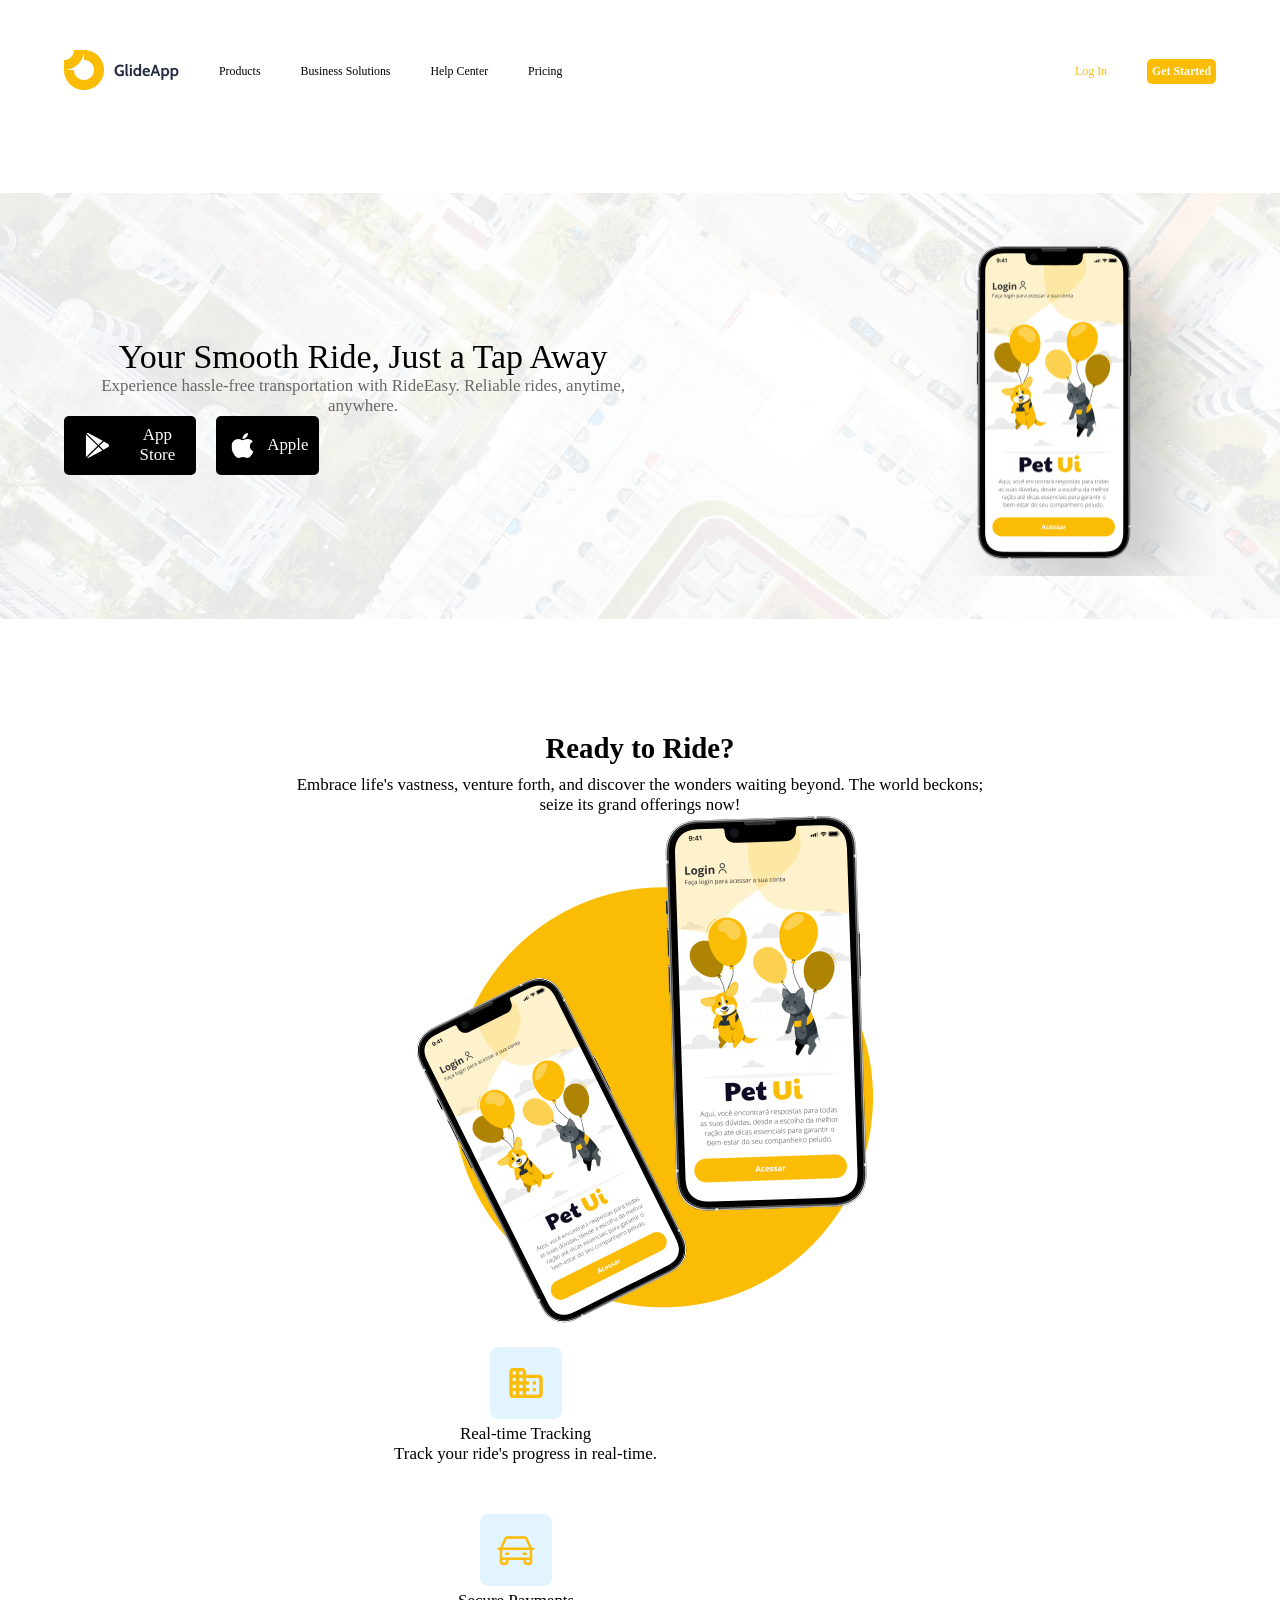
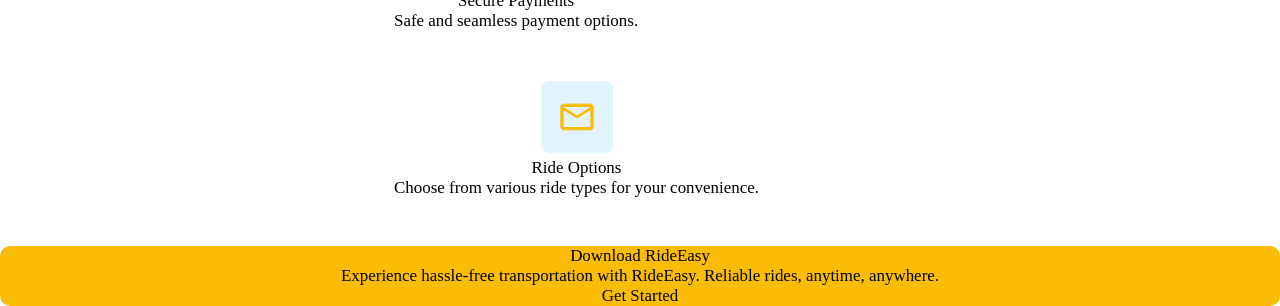
==== dev-web-1/atv.taxi]/taxi/index.html @ a811ce2a "Add files via upload" ====
<!DOCTYPE html>
<html lang="en">
<head>
    <meta charset="UTF-8">
    <meta name="viewport" content="width=device-width, initial-scale=1.0">
    <title>Taxi</title>
    <link rel="stylesheet" href="css/reset.css">
    <link rel="stylesheet" href="css/style.css">
</head>
<body>
    <header>
        <nav>
            
            <ul>
                <li><a href="index.html"><img src="images/logo-glide-app.png" alt="logo-glide-app"></a></li>
                <li><a href="#">Products</a></li>
                <li><a href="#">Business Solutions</a></li>
                <li><a href="#">Help Center</a></li>
                <li><a href="#">Pricing</a></li>
            </ul>
            <ul>
                <li class="log"><a href="#" >Log In</a></li>
                <li class="button"><a href="#" >Get Started</a></li>
            </ul>
        </nav>
        
    </header>
    <main>
        <section class="banner">
            <div class="text">
                <h2>
                    Your Smooth Ride, Just a Tap Away
                </h2>
        
            <p>
                Experience hassle-free transportation with RideEasy. Reliable rides, anytime, anywhere.
            </p>
            <p class="buttons">
                <a href="#">
                    <img src="images/icon-button-google.svg" alt="googleplay">
                    <span>
                        App Store
                    </span>
                </a>
                <a href="#">
                    <img src="images/icon-apple-ios.svg" alt="apple">
                    <span>
                        Apple
                    </span>
                </a>
            </p>
             </div>
             <div class="image">
                <img src="images/iphone-pet-ui.png" alt="iphone">
             </div>
        </section>
        <section class="ready">
            <h2>
                Ready to Ride?
            </h2>
            <p>
                Embrace life's vastness, venture forth, and discover the wonders waiting beyond. The world beckons; seize its grand offerings now!
            </p>
            <div class="imagem">
                <img src="images/smartphones-pet-uis.png" alt="imagem do aplicativo">
            </div>
            <div class="lista">
                <ul>
                    <li>
                        <img src="images/icon-back-blue-building.svg" alt="img">
                        <h3>
                            Real-time Tracking
                        </h3>
                        <p>
                            Track your ride's progress in real-time.
                        </p>
                    </li>
                    <li>
                        <img src="images/icon-back-blue-car.svg" alt="img">
                        <h3>
                            Secure Payments
                        </h3>
                        <p>
                            Safe and seamless payment options.
                        </p>
                    </li>
                    <li>
                        <img src="images/icon-back-blue-letter.svg" alt="img">
                        <h3>
                            Ride Options
                        </h3>
                        <p>
                            Choose from various ride types for your convenience.
                        </p>
                    </li>
                </ul>

            </div>

        </section>
        <section class="download">
            <h2>
                Download RideEasy
            </h2>
            <p>
                Experience hassle-free transportation with RideEasy. Reliable rides, anytime, anywhere.
            </p>
            <p>
                <button>
                    Get Started
                </button>
            </p>
        </section>
    </main>
    
</body>
</html>
---- dev-web-1/atv.taxi]/taxi/css/style.css ----
html {
  font-size: clamp(1rem, calc(0.5rem + 0.7vw), 4.0rem);
  text-align: center;
}
header{
  padding: 5vw 0 0 0;
}
header nav ul li{
  margin: 10px 0;
}
header nav ul li.log{
  color: #FBBC05;
}
header nav li.button{
  background-color: #FBBC05;
  color: white;
  display: inline-block;
  padding: 5px;
  border-radius: 5px;
  font-weight: 600;
}
.banner{
  background: url(../images/background-banner.png) no-repeat;
  background-size:100% auto;
  padding: 3vw 5vw;
  margin: 5vw 0 5vw 0;
}
.banner div.image {
  display: none;
}
.banner h2{
  font-size: 2rem;
}
.banner p{
  color: rgb(104,104,104);

}
.banner p a{
  background: black;
  display: flex;
  align-items: center;
  border-radius: 5px;
  padding: 4px 10px;
  gap: 8px;
}
.banner p.buttons{
  display: flex;
  color: white;
  gap: 20px;
}
.banner p.buttons img{
  height: 50%;
}
.ready div.imagem{
  display: none;
}
.ready {
  text-align: center;
  padding: 3vw 5vw;
}
.ready h2{
  font-size: 1.7rem;
  font-weight: 700;
  padding: 10px 0 10px 0;
}
.ready div.lista ul li{
  margin: 20px 0 20px 0;
}
.ready div.lista ul li {
  margin: 10px 10px 10px 10px;
}
.download{
  background:#FBBC05;
  border-radius: 10px;
  
}











@media only screen and (min-width: 600px){
  header nav{
    display: flex;
    justify-content: space-between;
  }
  header nav ul{
    display: flex;
    align-items: center;
    gap: 40px;
  }
  header{
    padding: 2vw 5vw 2vw 5vw;
    font-size: 0.7rem;
    margin: 14px 0 0 0;
  }
  .banner{
    display: flex;
    align-items: center;
  }
  .banner div.image{
    display: block;
    text-align: right;
  }
  .banner img{
    width: 50%;
  }
  .ready div.imagem{
    display: block;
  }
  .ready > p{
    padding: 0 20% 0 20%;
  }
  .ready > div{
    display: flex;
    justify-content: center;
    gap: 30px;
  }
  .ready div.lista ul{
    display: flex;
    flex-wrap: wrap;
    gap: 30px;
    width: 40vw;
  }





}
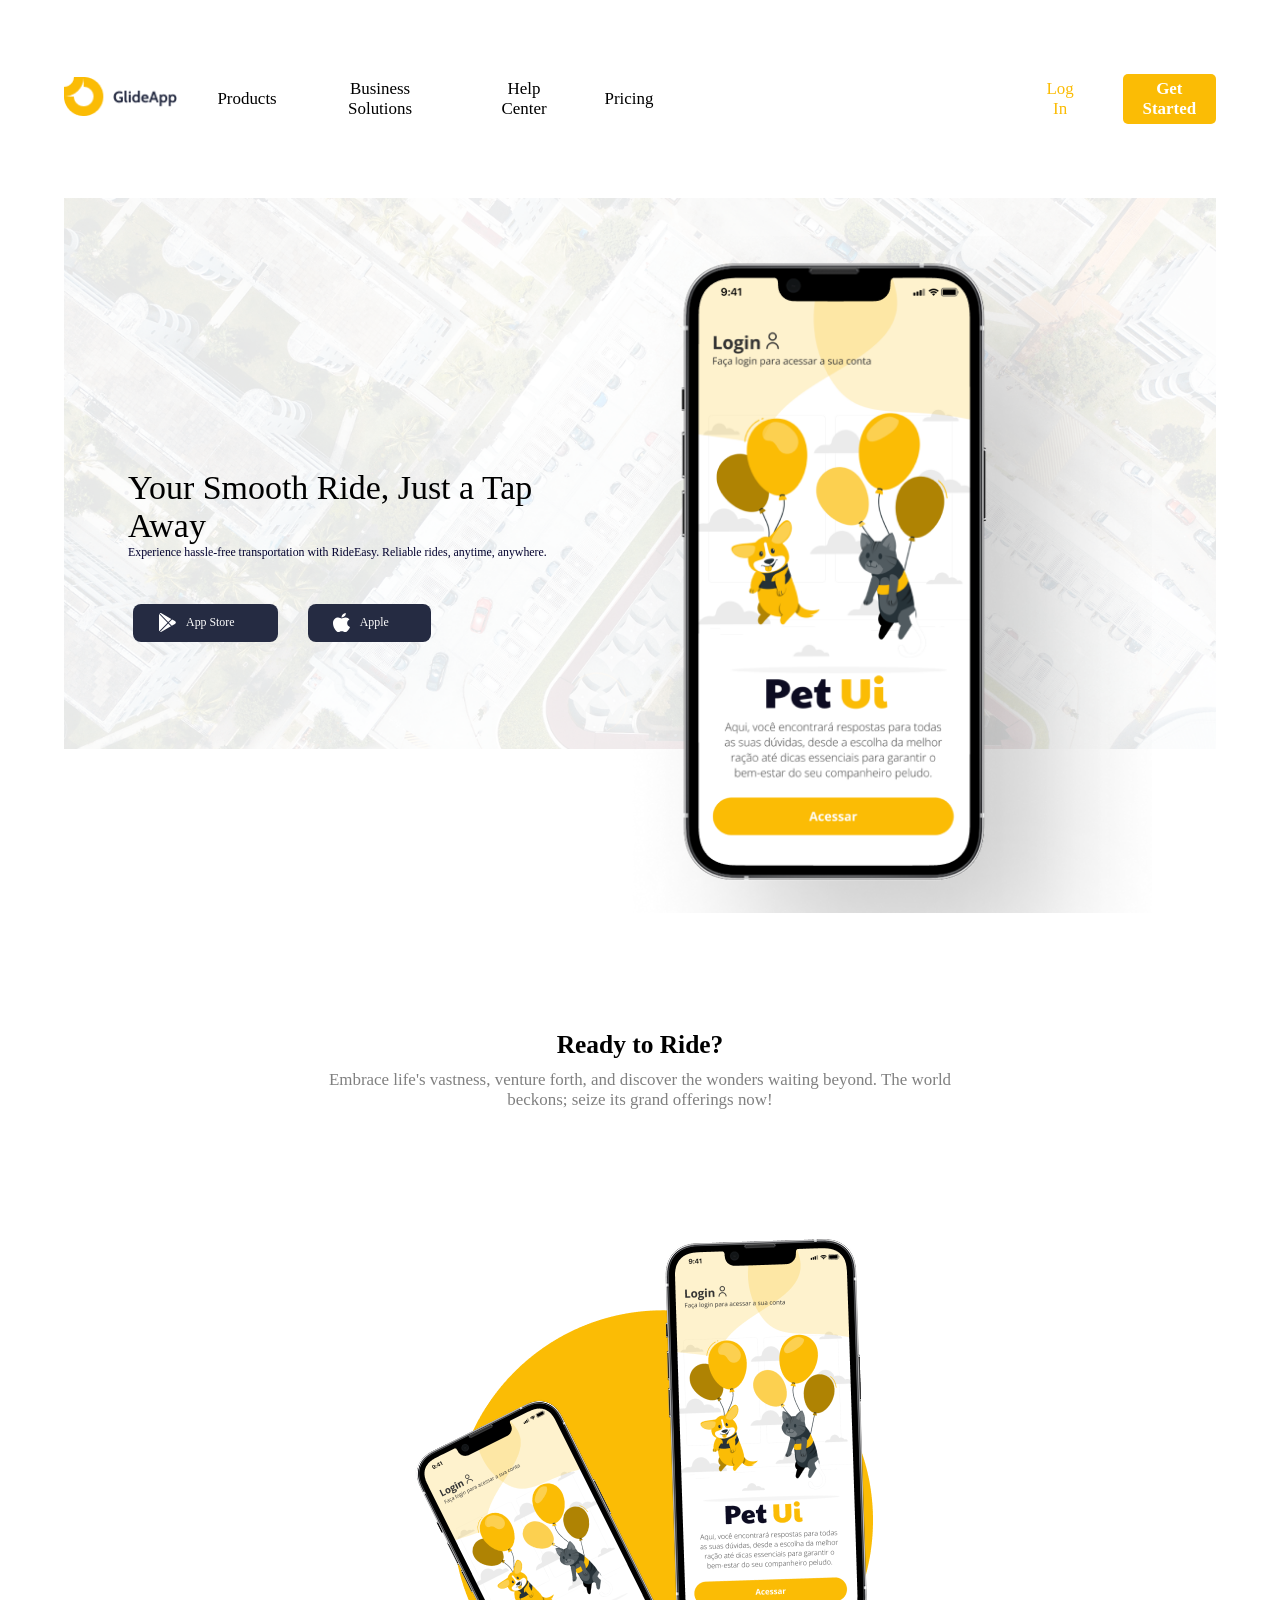
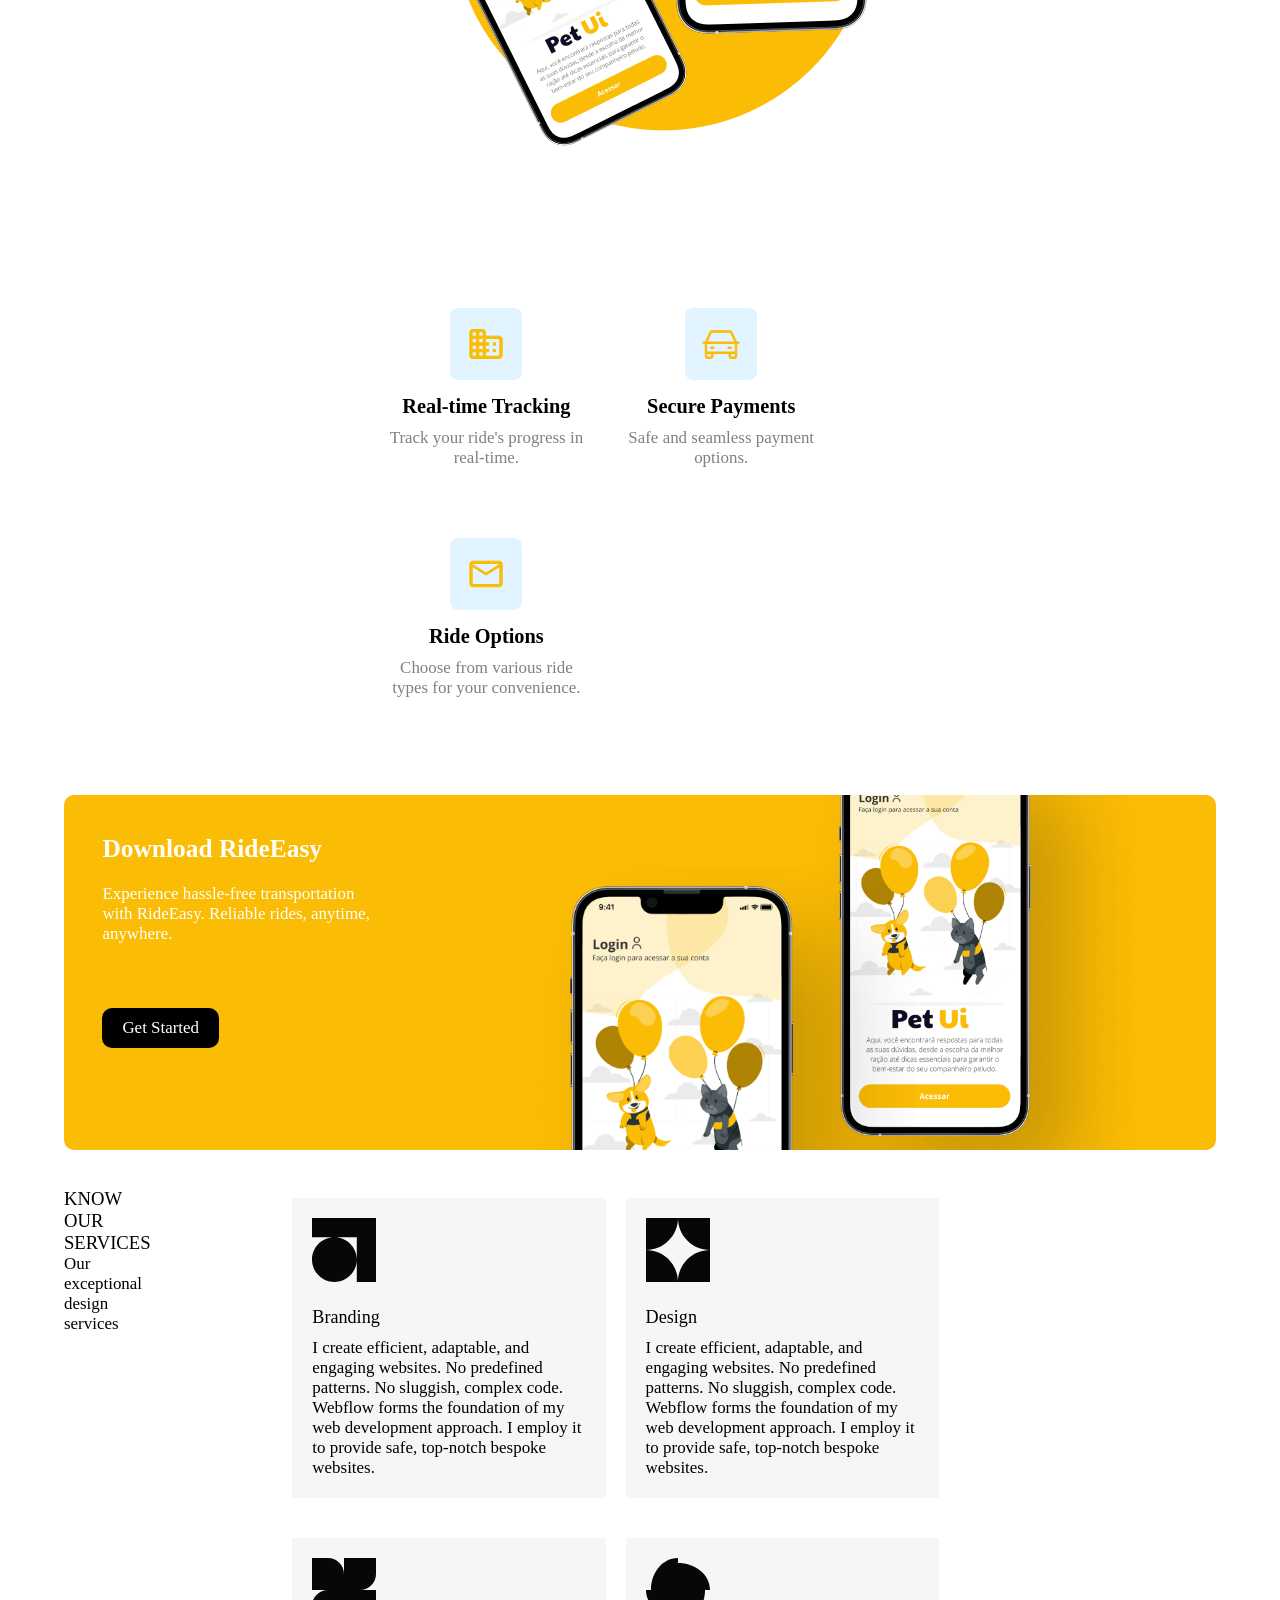
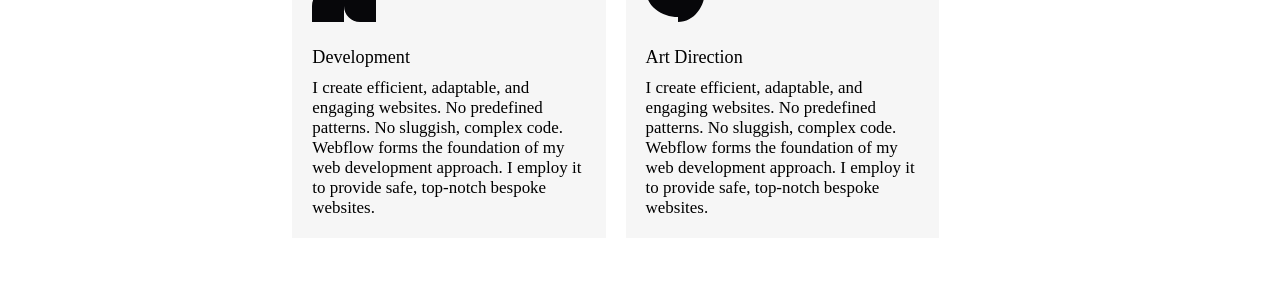
==== commit a1a3a543: "23/9" ====
--- a/dev-web-1/atv.taxi]/taxi/index.html
+++ b/dev-web-1/atv.taxi]/taxi/index.html
@@ -111,6 +111,59 @@
                 </button>
             </p>
         </section>
+        <section class="services">
+            <div class="text">
+                <h2>
+                    KNOW OUR
+                    SERVICES
+                </h2>
+                <p>
+                    Our exceptional design services
+                </p>
+            </div>
+            <div>
+                <ul>
+                    <li>
+                        <img src="images/icon-brading.svg" alt="brading">
+                        <h3>
+                            Branding
+                        </h3>
+                        <p>
+                            I create efficient, adaptable, and engaging websites. No predefined patterns. No sluggish, complex code. Webflow forms the foundation of my web development approach. I employ it to provide safe, top-notch bespoke websites.
+                        </p>
+                    </li>
+                    <li>
+                        <img src="images/icon-design.svg" alt="design">
+                        <h3>
+                            Design
+                        </h3>
+                        <p>
+                            I create efficient, adaptable, and engaging websites. No predefined patterns. No sluggish, complex code. Webflow forms the foundation of my web development approach. I employ it to provide safe, top-notch bespoke websites.
+                        </p>
+                    </li>
+                    <li>
+                        <img src="images/icon-development.svg" alt="development">
+                        <h3>
+                            Development
+                        </h3>
+                        <p>
+                            I create efficient, adaptable, and engaging websites. No predefined patterns. No sluggish, complex code. Webflow forms the foundation of my web development approach. I employ it to provide safe, top-notch bespoke websites.
+                        </p>
+                    </li>
+                    <li>
+                        <img src="images/icon-art.svg" alt="direction">
+                        <h3>
+                            Art Direction
+                        </h3>
+                        <p>
+                            I create efficient, adaptable, and engaging websites. No predefined patterns. No sluggish, complex code. Webflow forms the foundation of my web development approach. I employ it to provide safe, top-notch bespoke websites.
+                        </p>
+
+                    </li>
+                </ul>
+            </div>
+
+        </section>
     </main>
     
 </body>
--- a/dev-web-1/atv.taxi]/taxi/css/style.css
+++ b/dev-web-1/atv.taxi]/taxi/css/style.css
@@ -1,9 +1,9 @@
 html {
-  font-size: clamp(1rem, calc(0.5rem + 0.7vw), 4.0rem);
-  text-align: center;
+  font-size: clamp(1rem, calc(0.5rem + 0.7vw), 4rem);
 }
 header{
   padding: 5vw 0 0 0;
+  text-align: center;
 }
 header nav ul li{
   margin: 10px 0;
@@ -21,32 +21,36 @@
 }
 .banner{
   background: url(../images/background-banner.png) no-repeat;
-  background-size:100% auto;
-  padding: 3vw 5vw;
+  background-size: auto 100%;
+  padding: 3vw 5vw 3vw 5vw;
   margin: 5vw 0 5vw 0;
 }
-.banner div.image {
+.banner div.img{
   display: none;
 }
-.banner h2{
+.banner div h2{
   font-size: 2rem;
-}
+} 
 .banner p{
-  color: rgb(104,104,104);
-
+  color: rgb(2, 1, 46);
+  font-size: 0.7rem;
 }
 .banner p a{
-  background: black;
+  background-color: #252B42;
   display: flex;
+  gap: 10px;
   align-items: center;
-  border-radius: 5px;
-  padding: 4px 10px;
-  gap: 8px;
+  margin: 3vw 0 ;
+  padding: 0 2vw;
+  border-radius: 8px;
+
 }
 .banner p.buttons{
   display: flex;
   color: white;
-  gap: 20px;
+  padding: 5px;
+  gap: 30px;
+  text-align: center;
 }
 .banner p.buttons img{
   height: 50%;
@@ -54,41 +58,75 @@
 .ready div.imagem{
   display: none;
 }
-.ready {
+.ready{
   text-align: center;
-  padding: 3vw 5vw;
+  padding: 3vw 5vw 3vw 5vw;
 }
 .ready h2{
-  font-size: 1.7rem;
+  font-size: 1.5rem;
   font-weight: 700;
-  padding: 10px 0 10px 0;
-}
-.ready div.lista ul li{
-  margin: 20px 0 20px 0;
-}
-.ready div.lista ul li {
-  margin: 10px 10px 10px 10px;
+  padding: 10px 0;
+}
+.ready div ul li{
+  margin: 20px 0;
+}
+.ready h3{
+  font-size: 1.2rem;
+  font-weight: 700;
+  padding: 10px 0;
+}
+.ready p{
+  color: gray;
 }
 .download{
-  background:#FBBC05;
+  background: #FBBC05;
+  margin: 3vw 5vw ;
+  padding: 10px;
   border-radius: 10px;
-  
-}
-
-
-
-
-
-
-
-
-
-
+  color: white;
+}
+.download h2{
+  font-size: 1.5rem;
+  font-weight: 700;
+  padding: 0 0 20px 0;
+}
+.download h2{
+  font-size: 1.5rem;
+}
+.download button{
+  background: black;
+  padding: 10px 20px;
+  border-radius: 10px;
+}
+.services{
+  margin: 3vw 5vw 3vw 5vw;
+}
+.services h2{
+  font-size: 1.1rem;
+
+}
+.services div.text{
+  margin: 0 0 20px 0;
+}
+.services ul li{
+  background: #f6f6f6;
+  padding: 20px 20px 20px 20px;
+  margin: 10px 0 10px 0;
+}
+.services ul li h3{
+  font-size: 1.07rem;
+  padding: 20px 0 10px 0;
+}
 
 @media only screen and (min-width: 600px){
+  header{
+    display: flex;
+    align-items: center;
+  }
   header nav{
     display: flex;
     justify-content: space-between;
+    gap: 30vw;
   }
   header nav ul{
     display: flex;
@@ -96,41 +134,67 @@
     gap: 40px;
   }
   header{
-    padding: 2vw 5vw 2vw 5vw;
-    font-size: 0.7rem;
-    margin: 14px 0 0 0;
+    padding: 5vw 5vw 0vw 5vw;
   }
   .banner{
     display: flex;
     align-items: center;
-  }
-  .banner div.image{
+    justify-content: space-between;
+    background-size: 100% auto;
+    margin: 5vw 5vw 2vw 5vw;
+  }
+  .banner div.img{
     display: block;
-    text-align: right;
-  }
-  .banner img{
-    width: 50%;
   }
   .ready div.imagem{
     display: block;
   }
   .ready > p{
-    padding: 0 20% 0 20%;
+    padding: 0 20vw 0 20vw;
   }
   .ready > div{
     display: flex;
     justify-content: center;
-    gap: 30px;
-  }
-  .ready div.lista ul{
+    gap: 12vw;
+    margin: 10vw 0 0 0;
+  }
+  .ready ul{
     display: flex;
     flex-wrap: wrap;
     gap: 30px;
     width: 40vw;
   }
-
-
-
-
-
-}
+  .ready div ul li{
+    width: 40%;
+  }
+  /*.ready ul{
+    display: grid;
+    grid-template-columns: 1fr 1fr ;
+    gap: 30px;
+  }*/
+  .download{
+    padding: 3vw;
+    background: url(../images/iphone-pet-ui.png) no-repeat, url(../images/iphone-pet-ui.png) no-repeat, linear-gradient(#FBBC05,#FBBC05);
+    background-size: auto 140%, auto 120%;
+    background-position:60% -50%, 90% -5vw;
+  }
+  .download p{
+    width: 25%;
+    margin: 0 0 5vw 0;
+  }
+  .services{
+    display: flex;
+    gap: 10vw;
+  }
+  .services div.text{
+    width: 30%
+  }
+  .services ul{
+    display: grid;
+    grid-template-columns: 1fr 1fr;
+    gap: 20px;
+    width: 70%;
+  }
+
+
+}
